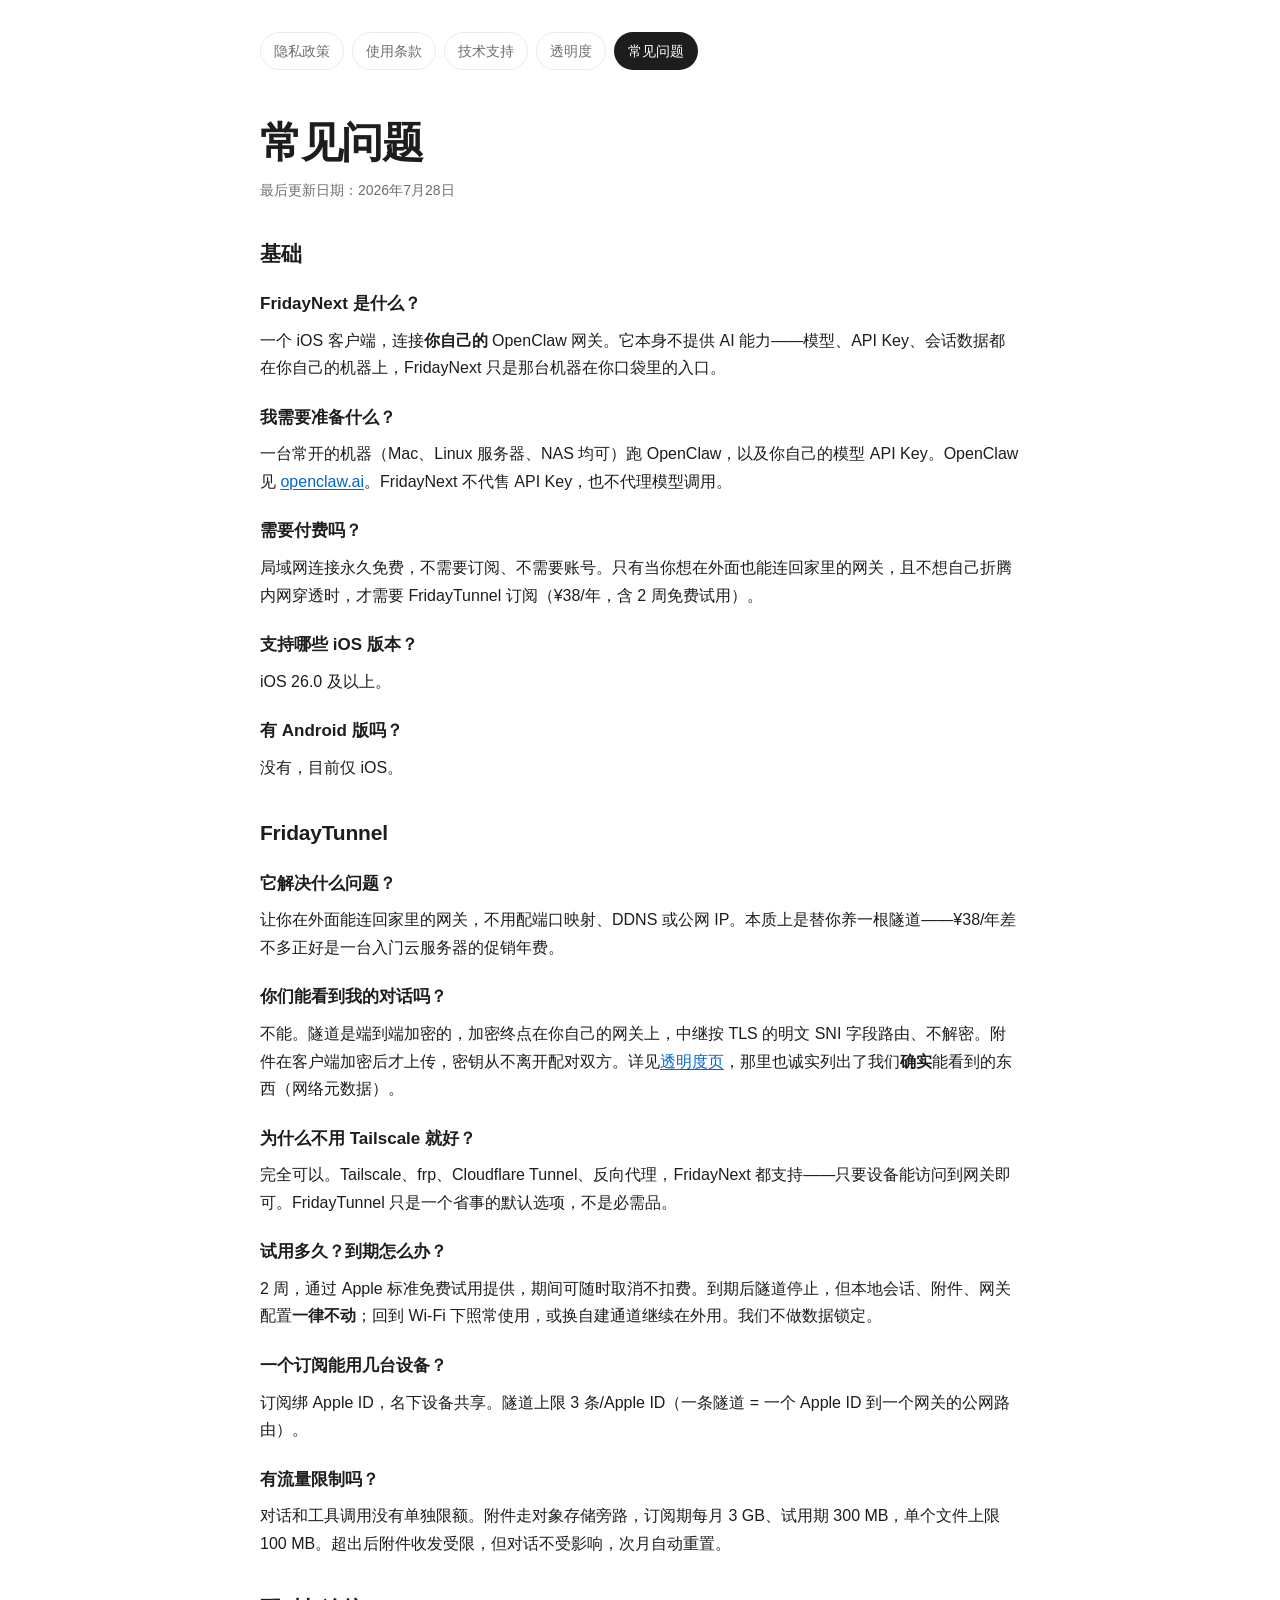
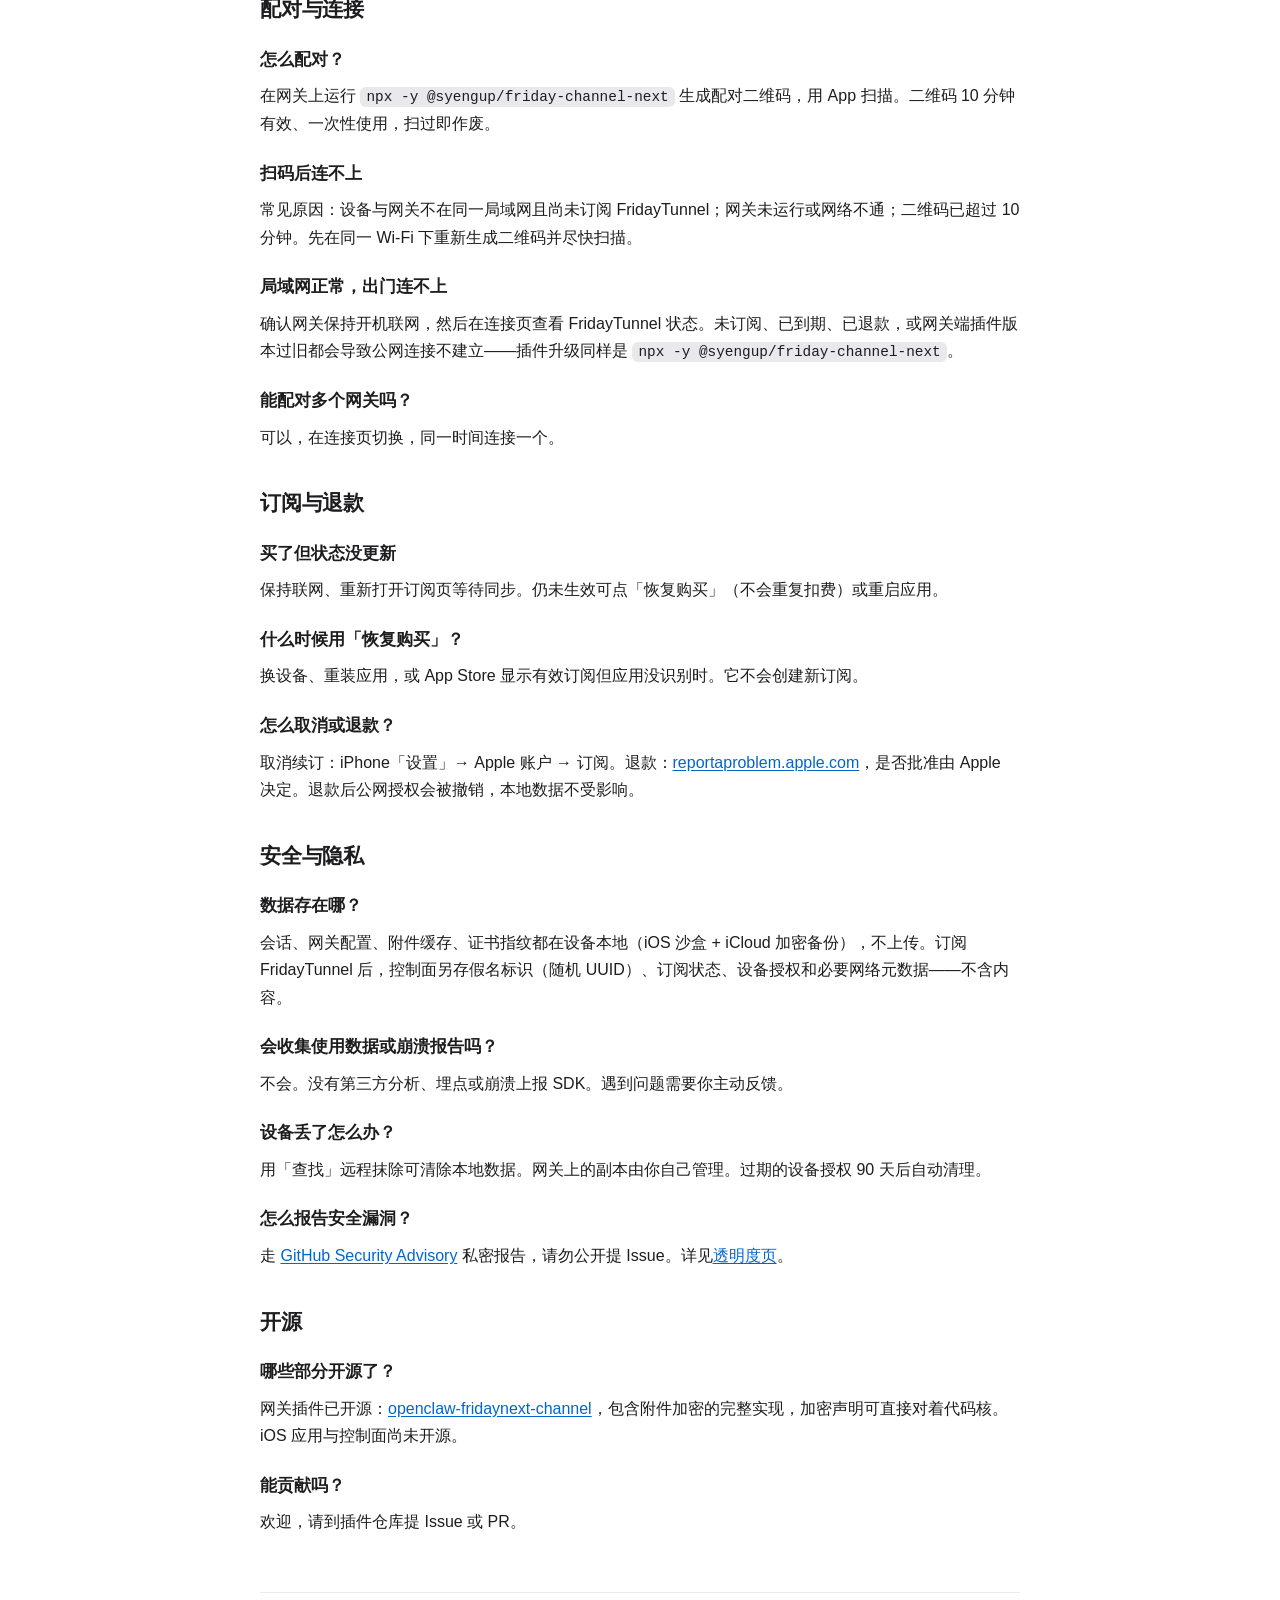
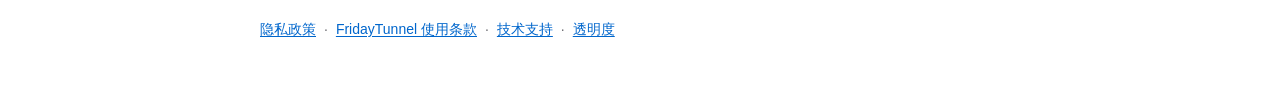
==== faq.html @ 5d15f2b3 "docs: 补透明度页 + FAQ + security.txt（P6 背书三件套） D29 定的现阶段背书三件套里，隐私政策/条款/支持三页已有，这次补齐其余：  - transparency.ht" ====
<!DOCTYPE html>
<html lang="zh-Hans">
<head>
  <meta charset="UTF-8">
  <meta name="viewport" content="width=device-width, initial-scale=1.0">
  <meta name="color-scheme" content="light dark">
  <meta name="description" content="FridayNext 与 FridayTunnel 常见问题">
  <title>FridayNext 常见问题</title>
  <link rel="stylesheet" href="./legal.css">
</head>
<body>
  <main>
    <nav aria-label="法律与支持页面">
      <a href="./">隐私政策</a>
      <a href="./terms.html">使用条款</a>
      <a href="./support.html">技术支持</a>
      <a href="./transparency.html">透明度</a>
      <a class="current" href="./faq.html">常见问题</a>
    </nav>

    <h1>常见问题</h1>
    <p class="updated">最后更新日期：2026年7月28日</p>

    <h2>基础</h2>

    <h3>FridayNext 是什么？</h3>
    <p>一个 iOS 客户端，连接<strong>你自己的</strong> OpenClaw 网关。它本身不提供 AI 能力——模型、API Key、会话数据都在你自己的机器上，FridayNext 只是那台机器在你口袋里的入口。</p>

    <h3>我需要准备什么？</h3>
    <p>一台常开的机器（Mac、Linux 服务器、NAS 均可）跑 OpenClaw，以及你自己的模型 API Key。OpenClaw 见 <a href="https://openclaw.ai">openclaw.ai</a>。FridayNext 不代售 API Key，也不代理模型调用。</p>

    <h3>需要付费吗？</h3>
    <p>局域网连接永久免费，不需要订阅、不需要账号。只有当你想在外面也能连回家里的网关，且不想自己折腾内网穿透时，才需要 FridayTunnel 订阅（¥38/年，含 2 周免费试用）。</p>

    <h3>支持哪些 iOS 版本？</h3>
    <p>iOS 26.0 及以上。</p>

    <h3>有 Android 版吗？</h3>
    <p>没有，目前仅 iOS。</p>

    <h2>FridayTunnel</h2>

    <h3>它解决什么问题？</h3>
    <p>让你在外面能连回家里的网关，不用配端口映射、DDNS 或公网 IP。本质上是替你养一根隧道——¥38/年差不多正好是一台入门云服务器的促销年费。</p>

    <h3>你们能看到我的对话吗？</h3>
    <p>不能。隧道是端到端加密的，加密终点在你自己的网关上，中继按 TLS 的明文 SNI 字段路由、不解密。附件在客户端加密后才上传，密钥从不离开配对双方。详见<a href="./transparency.html">透明度页</a>，那里也诚实列出了我们<strong>确实</strong>能看到的东西（网络元数据）。</p>

    <h3>为什么不用 Tailscale 就好？</h3>
    <p>完全可以。Tailscale、frp、Cloudflare Tunnel、反向代理，FridayNext 都支持——只要设备能访问到网关即可。FridayTunnel 只是一个省事的默认选项，不是必需品。</p>

    <h3>试用多久？到期怎么办？</h3>
    <p>2 周，通过 Apple 标准免费试用提供，期间可随时取消不扣费。到期后隧道停止，但本地会话、附件、网关配置<strong>一律不动</strong>；回到 Wi-Fi 下照常使用，或换自建通道继续在外用。我们不做数据锁定。</p>

    <h3>一个订阅能用几台设备？</h3>
    <p>订阅绑 Apple ID，名下设备共享。隧道上限 3 条/Apple ID（一条隧道 = 一个 Apple ID 到一个网关的公网路由）。</p>

    <h3>有流量限制吗？</h3>
    <p>对话和工具调用没有单独限额。附件走对象存储旁路，订阅期每月 3 GB、试用期 300 MB，单个文件上限 100 MB。超出后附件收发受限，但对话不受影响，次月自动重置。</p>

    <h2>配对与连接</h2>

    <h3>怎么配对？</h3>
    <p>在网关上运行 <code>npx -y @syengup/friday-channel-next</code> 生成配对二维码，用 App 扫描。二维码 10 分钟有效、一次性使用，扫过即作废。</p>

    <h3>扫码后连不上</h3>
    <p>常见原因：设备与网关不在同一局域网且尚未订阅 FridayTunnel；网关未运行或网络不通；二维码已超过 10 分钟。先在同一 Wi-Fi 下重新生成二维码并尽快扫描。</p>

    <h3>局域网正常，出门连不上</h3>
    <p>确认网关保持开机联网，然后在连接页查看 FridayTunnel 状态。未订阅、已到期、已退款，或网关端插件版本过旧都会导致公网连接不建立——插件升级同样是 <code>npx -y @syengup/friday-channel-next</code>。</p>

    <h3>能配对多个网关吗？</h3>
    <p>可以，在连接页切换，同一时间连接一个。</p>

    <h2>订阅与退款</h2>

    <h3>买了但状态没更新</h3>
    <p>保持联网、重新打开订阅页等待同步。仍未生效可点「恢复购买」（不会重复扣费）或重启应用。</p>

    <h3>什么时候用「恢复购买」？</h3>
    <p>换设备、重装应用，或 App Store 显示有效订阅但应用没识别时。它不会创建新订阅。</p>

    <h3>怎么取消或退款？</h3>
    <p>取消续订：iPhone「设置」→ Apple 账户 → 订阅。退款：<a href="https://reportaproblem.apple.com/">reportaproblem.apple.com</a>，是否批准由 Apple 决定。退款后公网授权会被撤销，本地数据不受影响。</p>

    <h2>安全与隐私</h2>

    <h3>数据存在哪？</h3>
    <p>会话、网关配置、附件缓存、证书指纹都在设备本地（iOS 沙盒 + iCloud 加密备份），不上传。订阅 FridayTunnel 后，控制面另存假名标识（随机 UUID）、订阅状态、设备授权和必要网络元数据——不含内容。</p>

    <h3>会收集使用数据或崩溃报告吗？</h3>
    <p>不会。没有第三方分析、埋点或崩溃上报 SDK。遇到问题需要你主动反馈。</p>

    <h3>设备丢了怎么办？</h3>
    <p>用「查找」远程抹除可清除本地数据。网关上的副本由你自己管理。过期的设备授权 90 天后自动清理。</p>

    <h3>怎么报告安全漏洞？</h3>
    <p>走 <a href="https://github.com/SyengUp/openclaw-fridaynext-channel/security/advisories">GitHub Security Advisory</a> 私密报告，请勿公开提 Issue。详见<a href="./transparency.html">透明度页</a>。</p>

    <h2>开源</h2>

    <h3>哪些部分开源了？</h3>
    <p>网关插件已开源：<a href="https://github.com/SyengUp/openclaw-fridaynext-channel">openclaw-fridaynext-channel</a>，包含附件加密的完整实现，加密声明可直接对着代码核。iOS 应用与控制面尚未开源。</p>

    <h3>能贡献吗？</h3>
    <p>欢迎，请到插件仓库提 Issue 或 PR。</p>

    <footer>
      <a href="./">隐私政策</a>
      <span>·</span>
      <a href="./terms.html">FridayTunnel 使用条款</a>
      <span>·</span>
      <a href="./support.html">技术支持</a>
      <span>·</span>
      <a href="./transparency.html">透明度</a>
    </footer>
  </main>
</body>
</html>
---- legal.css ----
:root {
  color-scheme: light dark;
  --background: #ffffff;
  --surface: #f5f5f7;
  --text: #1d1d1f;
  --secondary: #6e6e73;
  --border: rgba(0, 0, 0, 0.08);
  --link: #0066cc;
  --code: #e8e8ed;
}

* {
  box-sizing: border-box;
}

html {
  background: var(--background);
}

body {
  margin: 0;
  background: var(--background);
  color: var(--text);
  font-family: -apple-system, BlinkMacSystemFont, "SF Pro Text", "PingFang SC",
    "Helvetica Neue", sans-serif;
  font-size: 16px;
  line-height: 1.72;
  text-rendering: optimizeLegibility;
}

main {
  width: min(100% - 40px, 760px);
  margin: 0 auto;
  padding: 32px 0 56px;
}

nav {
  display: flex;
  flex-wrap: wrap;
  gap: 8px;
  margin-bottom: 48px;
}

nav a {
  border: 1px solid var(--border);
  border-radius: 999px;
  padding: 6px 13px;
  color: var(--secondary);
  font-size: 14px;
  text-decoration: none;
}

nav a.current {
  background: var(--text);
  color: var(--background);
}

h1 {
  margin: 0 0 6px;
  font-size: clamp(30px, 6vw, 42px);
  line-height: 1.18;
  letter-spacing: -0.03em;
}

h2 {
  margin: 38px 0 10px;
  font-size: 21px;
  line-height: 1.35;
  letter-spacing: -0.01em;
}

h3 {
  margin: 24px 0 6px;
  font-size: 17px;
  line-height: 1.45;
}

p {
  margin: 10px 0;
}

ul {
  margin: 10px 0;
  padding-left: 1.35em;
}

li + li {
  margin-top: 8px;
}

a {
  color: var(--link);
  text-underline-offset: 0.15em;
}

.updated,
.note {
  color: var(--secondary);
  font-size: 14px;
}

.updated {
  margin-bottom: 32px;
}

.summary,
.card {
  margin: 28px 0;
  border: 1px solid var(--border);
  border-radius: 20px;
  background: var(--surface);
  padding: 20px 22px;
}

.summary p,
.card p:last-child {
  margin-bottom: 0;
}

.card h2 {
  margin-top: 0;
}

code {
  border-radius: 6px;
  background: var(--code);
  padding: 2px 6px;
  font-family: ui-monospace, "SFMono-Regular", Menlo, monospace;
  font-size: 0.9em;
  overflow-wrap: anywhere;
}

footer {
  display: flex;
  flex-wrap: wrap;
  gap: 8px;
  margin-top: 56px;
  border-top: 1px solid var(--border);
  padding-top: 24px;
  color: var(--secondary);
  font-size: 14px;
}

@media (prefers-color-scheme: dark) {
  :root {
    --background: #111113;
    --surface: #1c1c1e;
    --text: #f5f5f7;
    --secondary: #a1a1a6;
    --border: rgba(255, 255, 255, 0.12);
    --link: #64a8ff;
    --code: #2c2c2e;
  }
}

@media (max-width: 480px) {
  main {
    width: min(100% - 32px, 760px);
    padding-top: 24px;
  }

  nav {
    margin-bottom: 36px;
  }

  .summary,
  .card {
    border-radius: 16px;
    padding: 18px;
  }
}
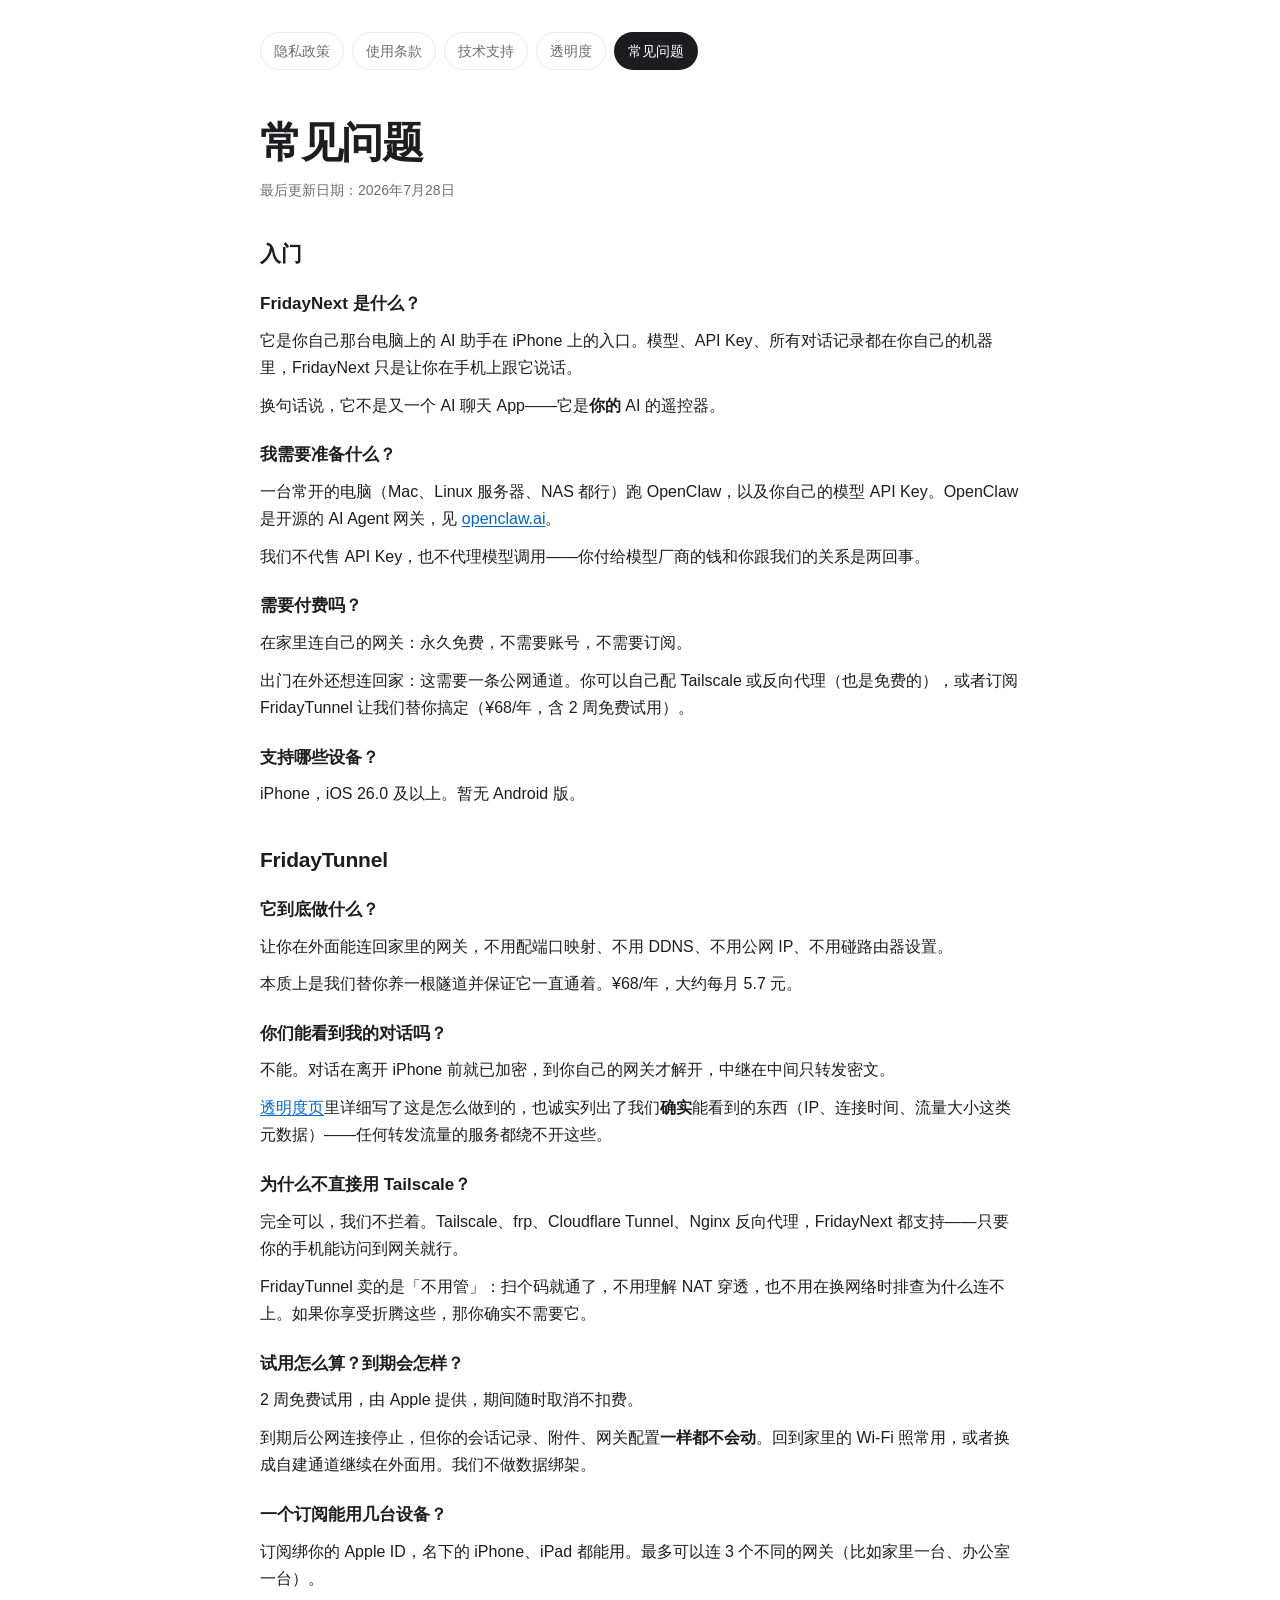
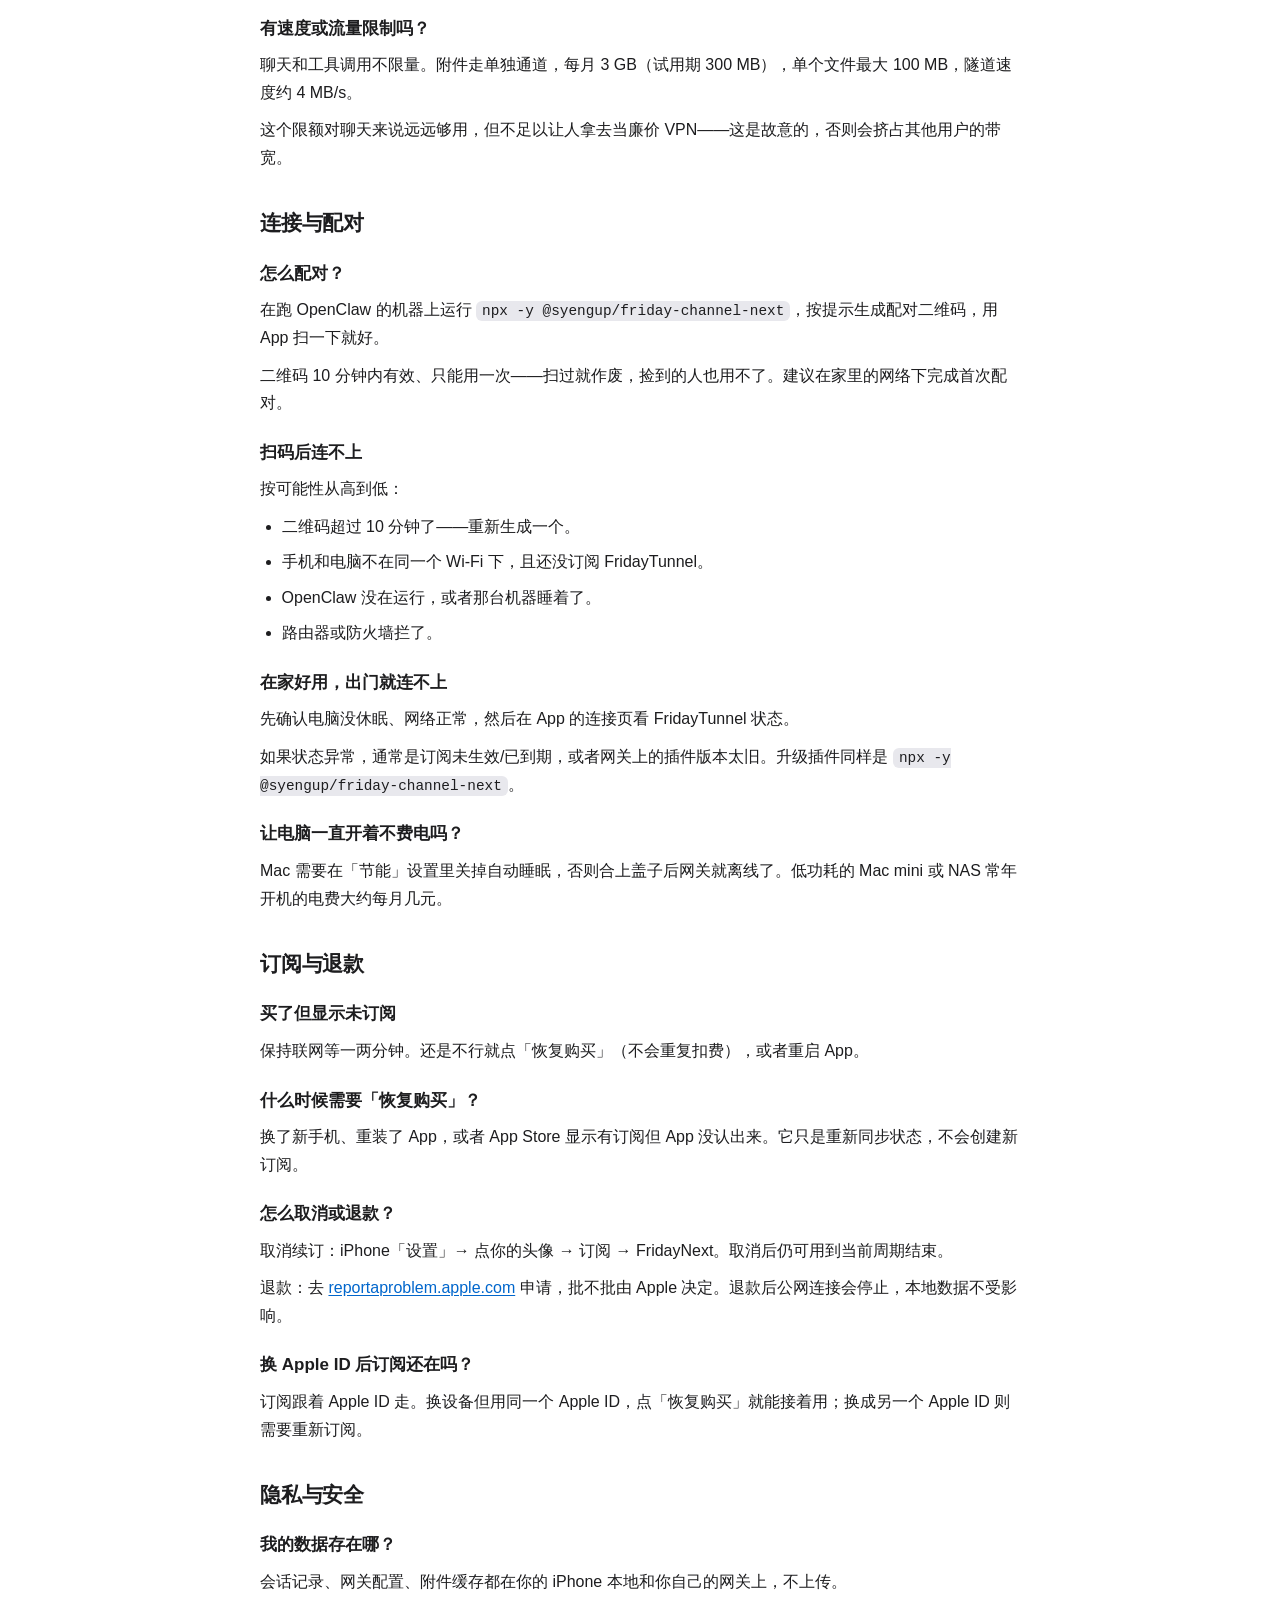
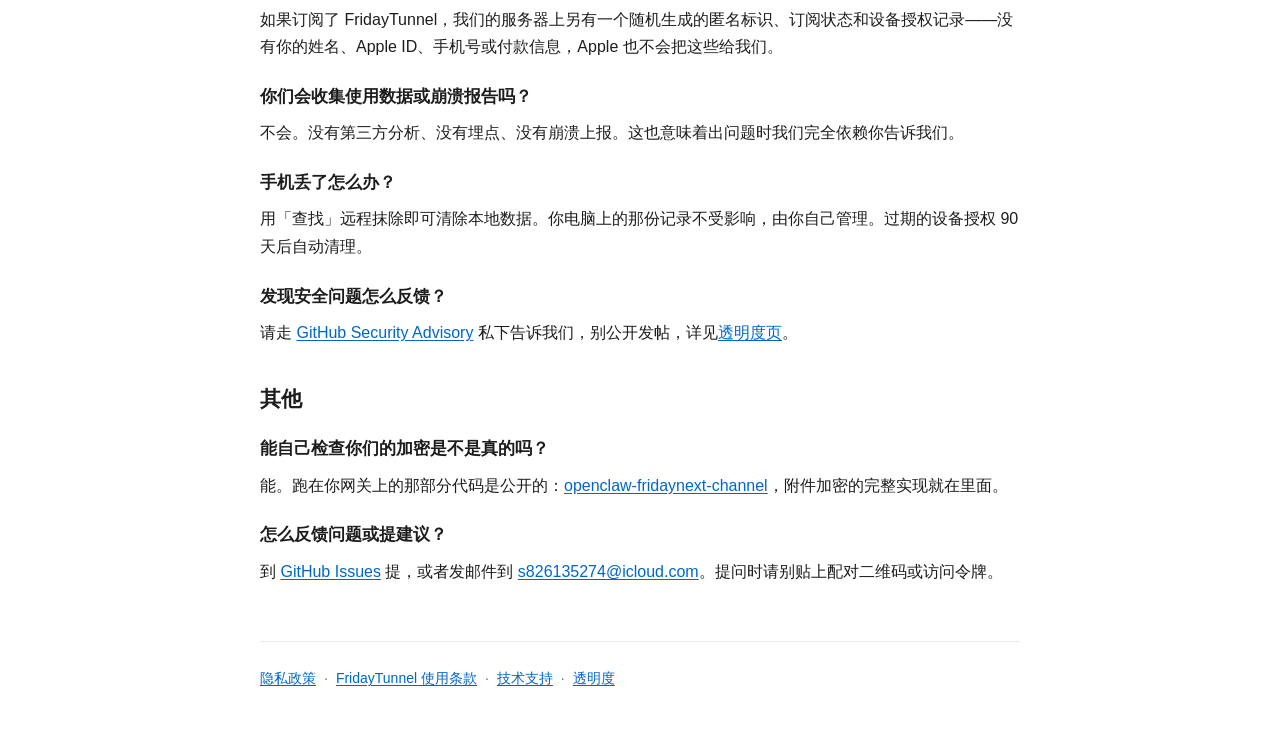
==== commit 3c4ddda6: "docs: 四页改写成面向用户的说明，定价订正为 ¥68/年 原透明度页和 FAQ 读起来像开发记录——满篇 TOFU、SNI、FNEA 信封、 D29 背书路线这类内部词汇，用户根本不关心也看不懂。" ====
--- a/faq.html
+++ b/faq.html
@@ -21,89 +21,107 @@
     <h1>常见问题</h1>
     <p class="updated">最后更新日期：2026年7月28日</p>
 
-    <h2>基础</h2>
+    <h2>入门</h2>
 
     <h3>FridayNext 是什么？</h3>
-    <p>一个 iOS 客户端，连接<strong>你自己的</strong> OpenClaw 网关。它本身不提供 AI 能力——模型、API Key、会话数据都在你自己的机器上，FridayNext 只是那台机器在你口袋里的入口。</p>
+    <p>它是你自己那台电脑上的 AI 助手在 iPhone 上的入口。模型、API Key、所有对话记录都在你自己的机器里，FridayNext 只是让你在手机上跟它说话。</p>
+    <p>换句话说，它不是又一个 AI 聊天 App——它是<strong>你的</strong> AI 的遥控器。</p>
 
     <h3>我需要准备什么？</h3>
-    <p>一台常开的机器（Mac、Linux 服务器、NAS 均可）跑 OpenClaw，以及你自己的模型 API Key。OpenClaw 见 <a href="https://openclaw.ai">openclaw.ai</a>。FridayNext 不代售 API Key，也不代理模型调用。</p>
+    <p>一台常开的电脑（Mac、Linux 服务器、NAS 都行）跑 OpenClaw，以及你自己的模型 API Key。OpenClaw 是开源的 AI Agent 网关，见 <a href="https://openclaw.ai">openclaw.ai</a>。</p>
+    <p>我们不代售 API Key，也不代理模型调用——你付给模型厂商的钱和你跟我们的关系是两回事。</p>
 
     <h3>需要付费吗？</h3>
-    <p>局域网连接永久免费，不需要订阅、不需要账号。只有当你想在外面也能连回家里的网关，且不想自己折腾内网穿透时，才需要 FridayTunnel 订阅（¥38/年，含 2 周免费试用）。</p>
+    <p>在家里连自己的网关：永久免费，不需要账号，不需要订阅。</p>
+    <p>出门在外还想连回家：这需要一条公网通道。你可以自己配 Tailscale 或反向代理（也是免费的），或者订阅 FridayTunnel 让我们替你搞定（¥68/年，含 2 周免费试用）。</p>
 
-    <h3>支持哪些 iOS 版本？</h3>
-    <p>iOS 26.0 及以上。</p>
-
-    <h3>有 Android 版吗？</h3>
-    <p>没有，目前仅 iOS。</p>
+    <h3>支持哪些设备？</h3>
+    <p>iPhone，iOS 26.0 及以上。暂无 Android 版。</p>
 
     <h2>FridayTunnel</h2>
 
-    <h3>它解决什么问题？</h3>
-    <p>让你在外面能连回家里的网关，不用配端口映射、DDNS 或公网 IP。本质上是替你养一根隧道——¥38/年差不多正好是一台入门云服务器的促销年费。</p>
+    <h3>它到底做什么？</h3>
+    <p>让你在外面能连回家里的网关，不用配端口映射、不用 DDNS、不用公网 IP、不用碰路由器设置。</p>
+    <p>本质上是我们替你养一根隧道并保证它一直通着。¥68/年，大约每月 5.7 元。</p>
 
     <h3>你们能看到我的对话吗？</h3>
-    <p>不能。隧道是端到端加密的，加密终点在你自己的网关上，中继按 TLS 的明文 SNI 字段路由、不解密。附件在客户端加密后才上传，密钥从不离开配对双方。详见<a href="./transparency.html">透明度页</a>，那里也诚实列出了我们<strong>确实</strong>能看到的东西（网络元数据）。</p>
+    <p>不能。对话在离开 iPhone 前就已加密，到你自己的网关才解开，中继在中间只转发密文。</p>
+    <p><a href="./transparency.html">透明度页</a>里详细写了这是怎么做到的，也诚实列出了我们<strong>确实</strong>能看到的东西（IP、连接时间、流量大小这类元数据）——任何转发流量的服务都绕不开这些。</p>
 
-    <h3>为什么不用 Tailscale 就好？</h3>
-    <p>完全可以。Tailscale、frp、Cloudflare Tunnel、反向代理，FridayNext 都支持——只要设备能访问到网关即可。FridayTunnel 只是一个省事的默认选项，不是必需品。</p>
+    <h3>为什么不直接用 Tailscale？</h3>
+    <p>完全可以，我们不拦着。Tailscale、frp、Cloudflare Tunnel、Nginx 反向代理，FridayNext 都支持——只要你的手机能访问到网关就行。</p>
+    <p>FridayTunnel 卖的是「不用管」：扫个码就通了，不用理解 NAT 穿透，也不用在换网络时排查为什么连不上。如果你享受折腾这些，那你确实不需要它。</p>
 
-    <h3>试用多久？到期怎么办？</h3>
-    <p>2 周，通过 Apple 标准免费试用提供，期间可随时取消不扣费。到期后隧道停止，但本地会话、附件、网关配置<strong>一律不动</strong>；回到 Wi-Fi 下照常使用，或换自建通道继续在外用。我们不做数据锁定。</p>
+    <h3>试用怎么算？到期会怎样？</h3>
+    <p>2 周免费试用，由 Apple 提供，期间随时取消不扣费。</p>
+    <p>到期后公网连接停止，但你的会话记录、附件、网关配置<strong>一样都不会动</strong>。回到家里的 Wi-Fi 照常用，或者换成自建通道继续在外面用。我们不做数据绑架。</p>
 
     <h3>一个订阅能用几台设备？</h3>
-    <p>订阅绑 Apple ID，名下设备共享。隧道上限 3 条/Apple ID（一条隧道 = 一个 Apple ID 到一个网关的公网路由）。</p>
+    <p>订阅绑你的 Apple ID，名下的 iPhone、iPad 都能用。最多可以连 3 个不同的网关（比如家里一台、办公室一台）。</p>
 
-    <h3>有流量限制吗？</h3>
-    <p>对话和工具调用没有单独限额。附件走对象存储旁路，订阅期每月 3 GB、试用期 300 MB，单个文件上限 100 MB。超出后附件收发受限，但对话不受影响，次月自动重置。</p>
+    <h3>有速度或流量限制吗？</h3>
+    <p>聊天和工具调用不限量。附件走单独通道，每月 3 GB（试用期 300 MB），单个文件最大 100 MB，隧道速度约 4 MB/s。</p>
+    <p>这个限额对聊天来说远远够用，但不足以让人拿去当廉价 VPN——这是故意的，否则会挤占其他用户的带宽。</p>
 
-    <h2>配对与连接</h2>
+    <h2>连接与配对</h2>
 
     <h3>怎么配对？</h3>
-    <p>在网关上运行 <code>npx -y @syengup/friday-channel-next</code> 生成配对二维码，用 App 扫描。二维码 10 分钟有效、一次性使用，扫过即作废。</p>
+    <p>在跑 OpenClaw 的机器上运行 <code>npx -y @syengup/friday-channel-next</code>，按提示生成配对二维码，用 App 扫一下就好。</p>
+    <p>二维码 10 分钟内有效、只能用一次——扫过就作废，捡到的人也用不了。建议在家里的网络下完成首次配对。</p>
 
     <h3>扫码后连不上</h3>
-    <p>常见原因：设备与网关不在同一局域网且尚未订阅 FridayTunnel；网关未运行或网络不通；二维码已超过 10 分钟。先在同一 Wi-Fi 下重新生成二维码并尽快扫描。</p>
+    <p>按可能性从高到低：</p>
+    <ul>
+      <li>二维码超过 10 分钟了——重新生成一个。</li>
+      <li>手机和电脑不在同一个 Wi-Fi 下，且还没订阅 FridayTunnel。</li>
+      <li>OpenClaw 没在运行，或者那台机器睡着了。</li>
+      <li>路由器或防火墙拦了。</li>
+    </ul>
 
-    <h3>局域网正常，出门连不上</h3>
-    <p>确认网关保持开机联网，然后在连接页查看 FridayTunnel 状态。未订阅、已到期、已退款，或网关端插件版本过旧都会导致公网连接不建立——插件升级同样是 <code>npx -y @syengup/friday-channel-next</code>。</p>
+    <h3>在家好用，出门就连不上</h3>
+    <p>先确认电脑没休眠、网络正常，然后在 App 的连接页看 FridayTunnel 状态。</p>
+    <p>如果状态异常，通常是订阅未生效/已到期，或者网关上的插件版本太旧。升级插件同样是 <code>npx -y @syengup/friday-channel-next</code>。</p>
 
-    <h3>能配对多个网关吗？</h3>
-    <p>可以，在连接页切换，同一时间连接一个。</p>
+    <h3>让电脑一直开着不费电吗？</h3>
+    <p>Mac 需要在「节能」设置里关掉自动睡眠，否则合上盖子后网关就离线了。低功耗的 Mac mini 或 NAS 常年开机的电费大约每月几元。</p>
 
     <h2>订阅与退款</h2>
 
-    <h3>买了但状态没更新</h3>
-    <p>保持联网、重新打开订阅页等待同步。仍未生效可点「恢复购买」（不会重复扣费）或重启应用。</p>
+    <h3>买了但显示未订阅</h3>
+    <p>保持联网等一两分钟。还是不行就点「恢复购买」（不会重复扣费），或者重启 App。</p>
 
-    <h3>什么时候用「恢复购买」？</h3>
-    <p>换设备、重装应用，或 App Store 显示有效订阅但应用没识别时。它不会创建新订阅。</p>
+    <h3>什么时候需要「恢复购买」？</h3>
+    <p>换了新手机、重装了 App，或者 App Store 显示有订阅但 App 没认出来。它只是重新同步状态，不会创建新订阅。</p>
 
     <h3>怎么取消或退款？</h3>
-    <p>取消续订：iPhone「设置」→ Apple 账户 → 订阅。退款：<a href="https://reportaproblem.apple.com/">reportaproblem.apple.com</a>，是否批准由 Apple 决定。退款后公网授权会被撤销，本地数据不受影响。</p>
+    <p>取消续订：iPhone「设置」→ 点你的头像 → 订阅 → FridayNext。取消后仍可用到当前周期结束。</p>
+    <p>退款：去 <a href="https://reportaproblem.apple.com/">reportaproblem.apple.com</a> 申请，批不批由 Apple 决定。退款后公网连接会停止，本地数据不受影响。</p>
 
-    <h2>安全与隐私</h2>
+    <h3>换 Apple ID 后订阅还在吗？</h3>
+    <p>订阅跟着 Apple ID 走。换设备但用同一个 Apple ID，点「恢复购买」就能接着用；换成另一个 Apple ID 则需要重新订阅。</p>
 
-    <h3>数据存在哪？</h3>
-    <p>会话、网关配置、附件缓存、证书指纹都在设备本地（iOS 沙盒 + iCloud 加密备份），不上传。订阅 FridayTunnel 后，控制面另存假名标识（随机 UUID）、订阅状态、设备授权和必要网络元数据——不含内容。</p>
+    <h2>隐私与安全</h2>
 
-    <h3>会收集使用数据或崩溃报告吗？</h3>
-    <p>不会。没有第三方分析、埋点或崩溃上报 SDK。遇到问题需要你主动反馈。</p>
+    <h3>我的数据存在哪？</h3>
+    <p>会话记录、网关配置、附件缓存都在你的 iPhone 本地和你自己的网关上，不上传。</p>
+    <p>如果订阅了 FridayTunnel，我们的服务器上另有一个随机生成的匿名标识、订阅状态和设备授权记录——没有你的姓名、Apple ID、手机号或付款信息，Apple 也不会把这些给我们。</p>
 
-    <h3>设备丢了怎么办？</h3>
-    <p>用「查找」远程抹除可清除本地数据。网关上的副本由你自己管理。过期的设备授权 90 天后自动清理。</p>
+    <h3>你们会收集使用数据或崩溃报告吗？</h3>
+    <p>不会。没有第三方分析、没有埋点、没有崩溃上报。这也意味着出问题时我们完全依赖你告诉我们。</p>
 
-    <h3>怎么报告安全漏洞？</h3>
-    <p>走 <a href="https://github.com/SyengUp/openclaw-fridaynext-channel/security/advisories">GitHub Security Advisory</a> 私密报告，请勿公开提 Issue。详见<a href="./transparency.html">透明度页</a>。</p>
+    <h3>手机丢了怎么办？</h3>
+    <p>用「查找」远程抹除即可清除本地数据。你电脑上的那份记录不受影响，由你自己管理。过期的设备授权 90 天后自动清理。</p>
 
-    <h2>开源</h2>
+    <h3>发现安全问题怎么反馈？</h3>
+    <p>请走 <a href="https://github.com/SyengUp/openclaw-fridaynext-channel/security/advisories">GitHub Security Advisory</a> 私下告诉我们，别公开发帖，详见<a href="./transparency.html">透明度页</a>。</p>
 
-    <h3>哪些部分开源了？</h3>
-    <p>网关插件已开源：<a href="https://github.com/SyengUp/openclaw-fridaynext-channel">openclaw-fridaynext-channel</a>，包含附件加密的完整实现，加密声明可直接对着代码核。iOS 应用与控制面尚未开源。</p>
+    <h2>其他</h2>
 
-    <h3>能贡献吗？</h3>
-    <p>欢迎，请到插件仓库提 Issue 或 PR。</p>
+    <h3>能自己检查你们的加密是不是真的吗？</h3>
+    <p>能。跑在你网关上的那部分代码是公开的：<a href="https://github.com/SyengUp/openclaw-fridaynext-channel">openclaw-fridaynext-channel</a>，附件加密的完整实现就在里面。</p>
+
+    <h3>怎么反馈问题或提建议？</h3>
+    <p>到 <a href="https://github.com/SyengUp/openclaw-fridaynext-channel/issues">GitHub Issues</a> 提，或者发邮件到 <a href="mailto:s826135274@icloud.com">s826135274@icloud.com</a>。提问时请别贴上配对二维码或访问令牌。</p>
 
     <footer>
       <a href="./">隐私政策</a>
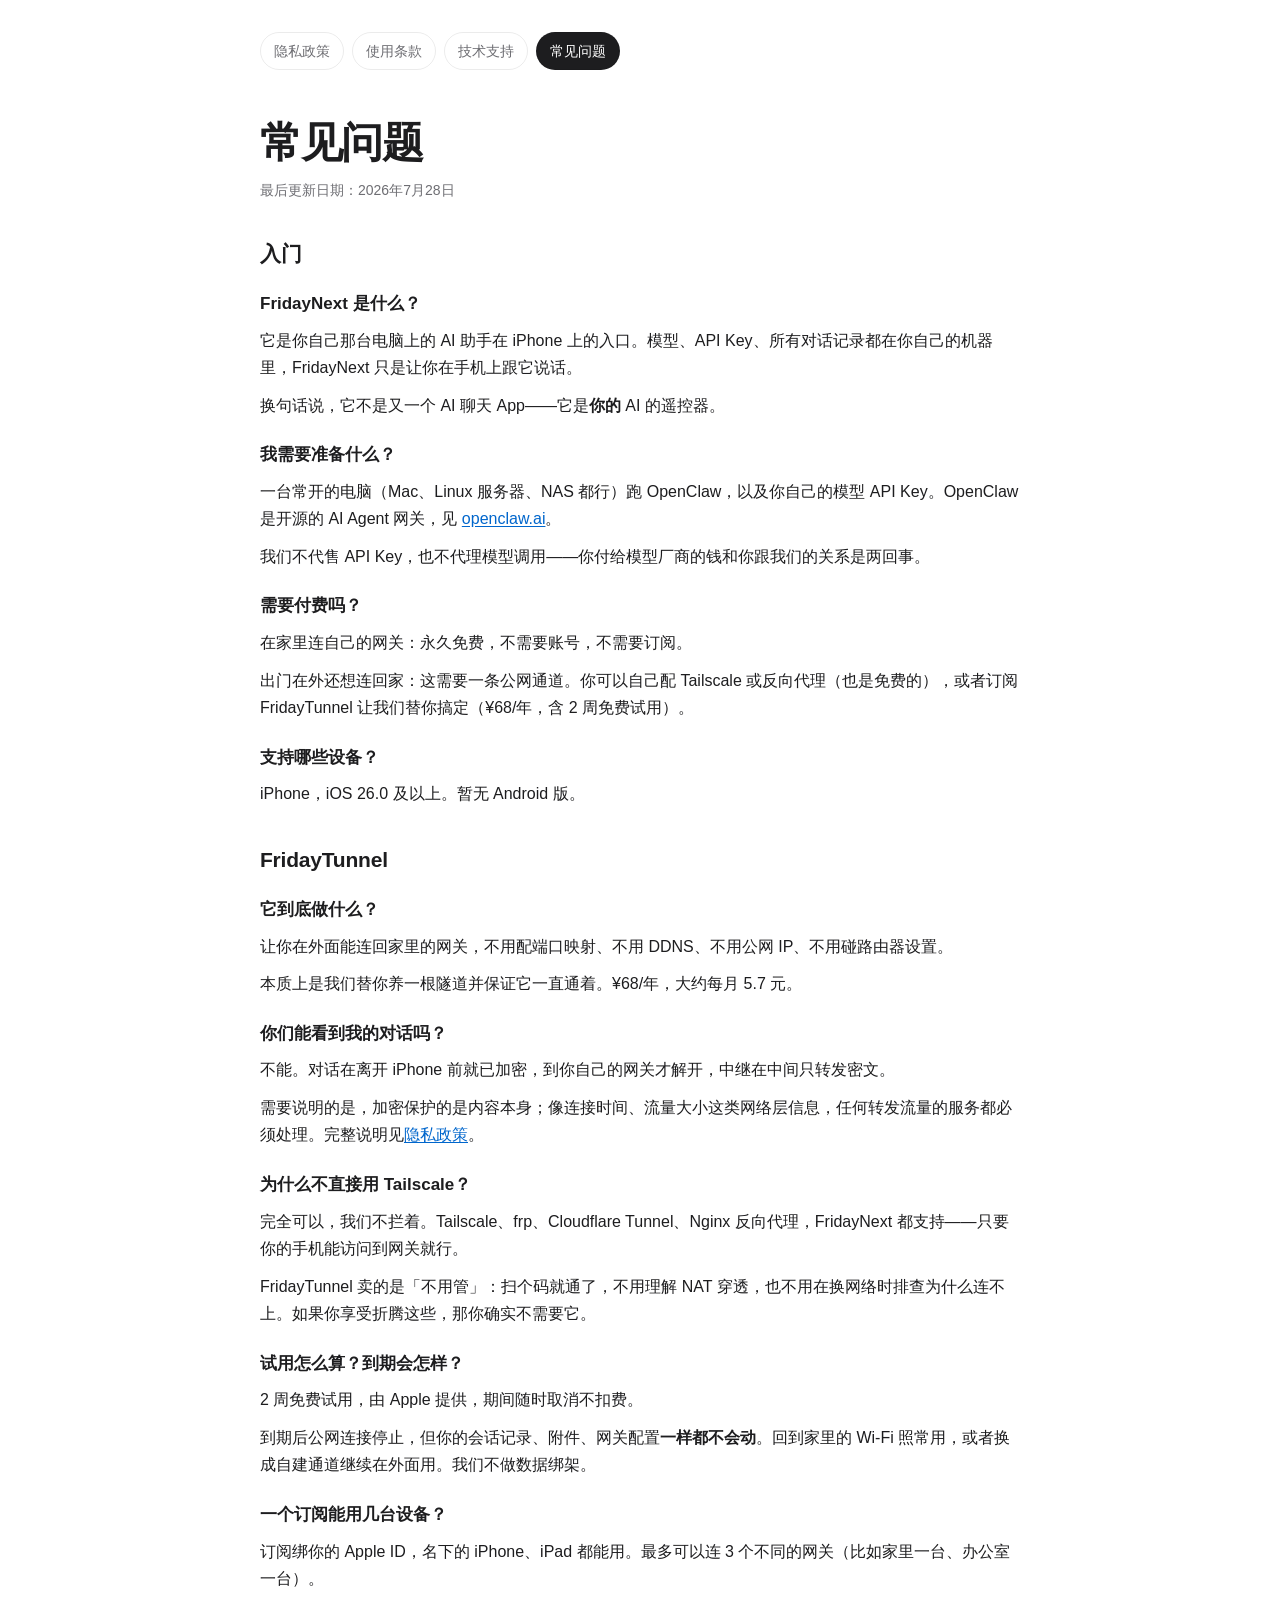
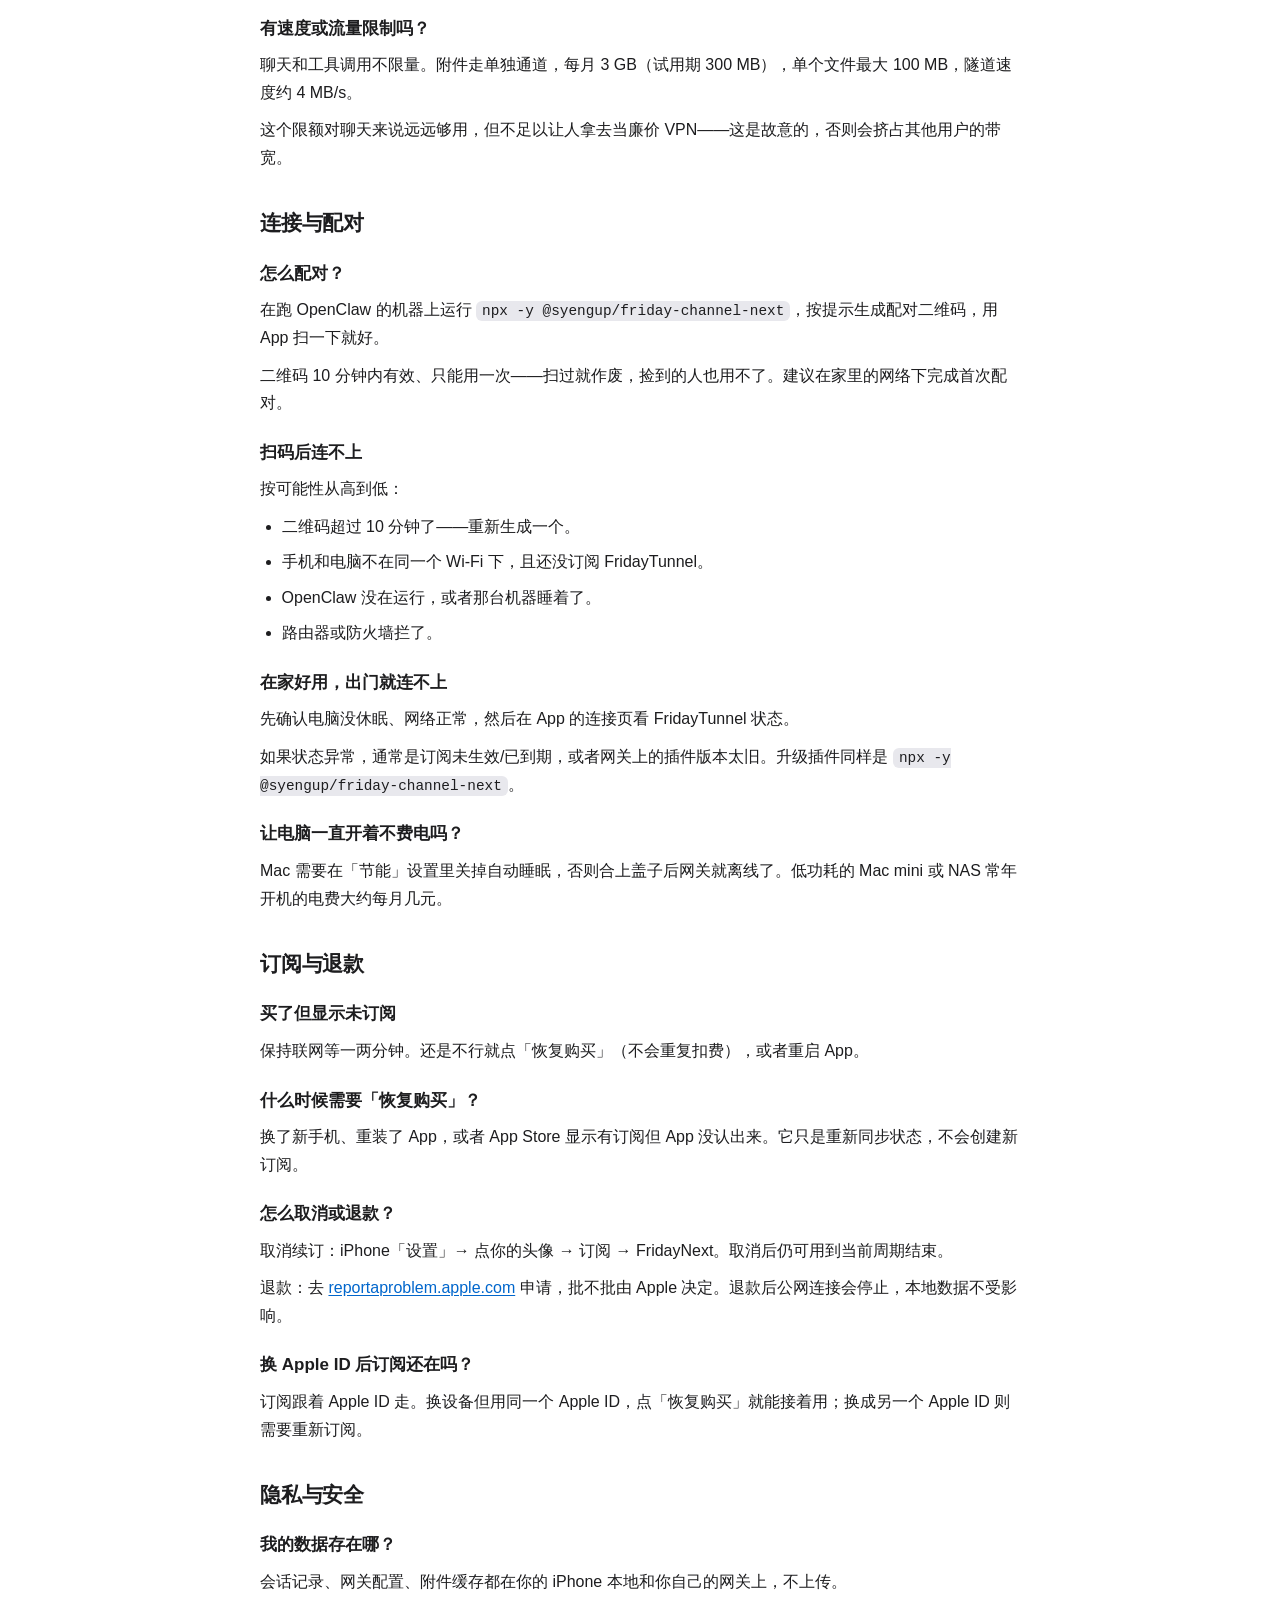
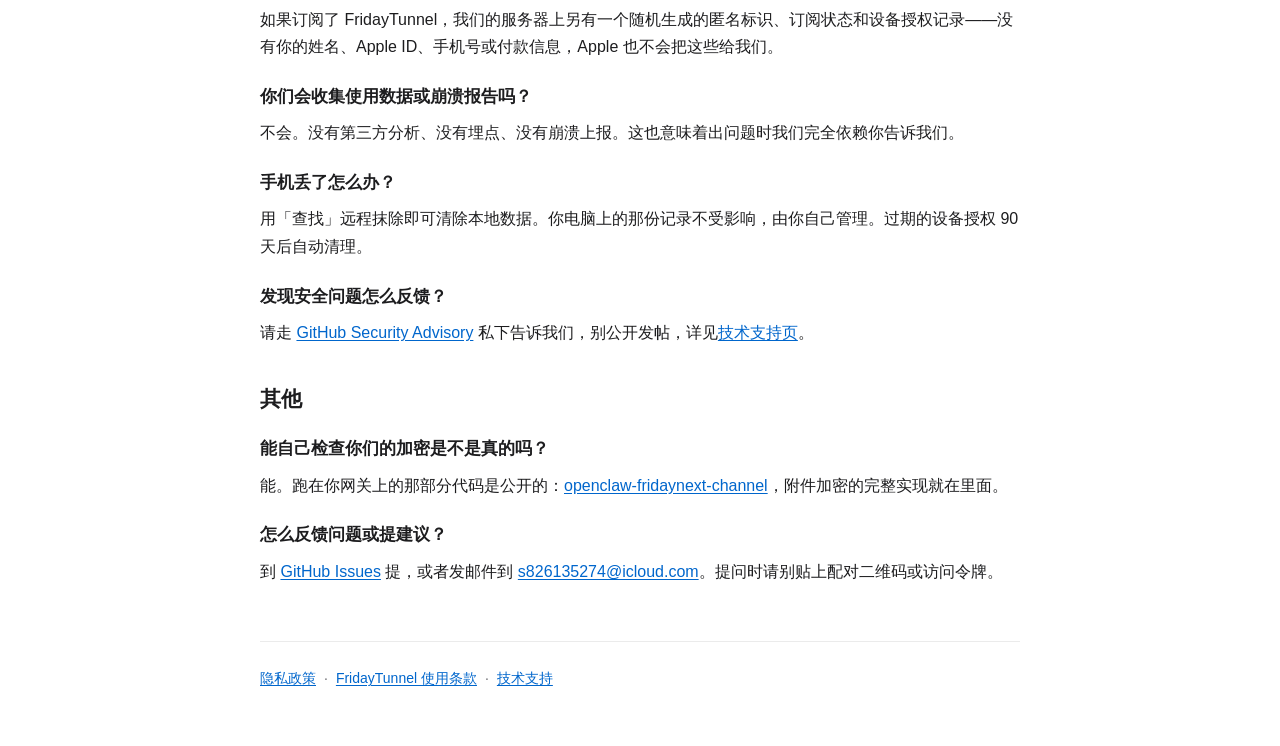
==== commit 37519d0c: "docs: 删除透明度页 页面把威胁模型、残余风险和限额阈值一次性摊开，对普通用户价值有限， 却给有心人省了侦察工夫——比如「首次配对是唯一信任窗口」「运营方是 个人、没有值班团队」这类，写出来是坦诚" ====
--- a/faq.html
+++ b/faq.html
@@ -14,7 +14,6 @@
       <a href="./">隐私政策</a>
       <a href="./terms.html">使用条款</a>
       <a href="./support.html">技术支持</a>
-      <a href="./transparency.html">透明度</a>
       <a class="current" href="./faq.html">常见问题</a>
     </nav>
 
@@ -46,7 +45,7 @@
 
     <h3>你们能看到我的对话吗？</h3>
     <p>不能。对话在离开 iPhone 前就已加密，到你自己的网关才解开，中继在中间只转发密文。</p>
-    <p><a href="./transparency.html">透明度页</a>里详细写了这是怎么做到的，也诚实列出了我们<strong>确实</strong>能看到的东西（IP、连接时间、流量大小这类元数据）——任何转发流量的服务都绕不开这些。</p>
+    <p>需要说明的是，加密保护的是内容本身；像连接时间、流量大小这类网络层信息，任何转发流量的服务都必须处理。完整说明见<a href="./">隐私政策</a>。</p>
 
     <h3>为什么不直接用 Tailscale？</h3>
     <p>完全可以，我们不拦着。Tailscale、frp、Cloudflare Tunnel、Nginx 反向代理，FridayNext 都支持——只要你的手机能访问到网关就行。</p>
@@ -113,7 +112,7 @@
     <p>用「查找」远程抹除即可清除本地数据。你电脑上的那份记录不受影响，由你自己管理。过期的设备授权 90 天后自动清理。</p>
 
     <h3>发现安全问题怎么反馈？</h3>
-    <p>请走 <a href="https://github.com/SyengUp/openclaw-fridaynext-channel/security/advisories">GitHub Security Advisory</a> 私下告诉我们，别公开发帖，详见<a href="./transparency.html">透明度页</a>。</p>
+    <p>请走 <a href="https://github.com/SyengUp/openclaw-fridaynext-channel/security/advisories">GitHub Security Advisory</a> 私下告诉我们，别公开发帖，详见<a href="./support.html#security">技术支持页</a>。</p>
 
     <h2>其他</h2>
 
@@ -129,8 +128,6 @@
       <a href="./terms.html">FridayTunnel 使用条款</a>
       <span>·</span>
       <a href="./support.html">技术支持</a>
-      <span>·</span>
-      <a href="./transparency.html">透明度</a>
     </footer>
   </main>
 </body>
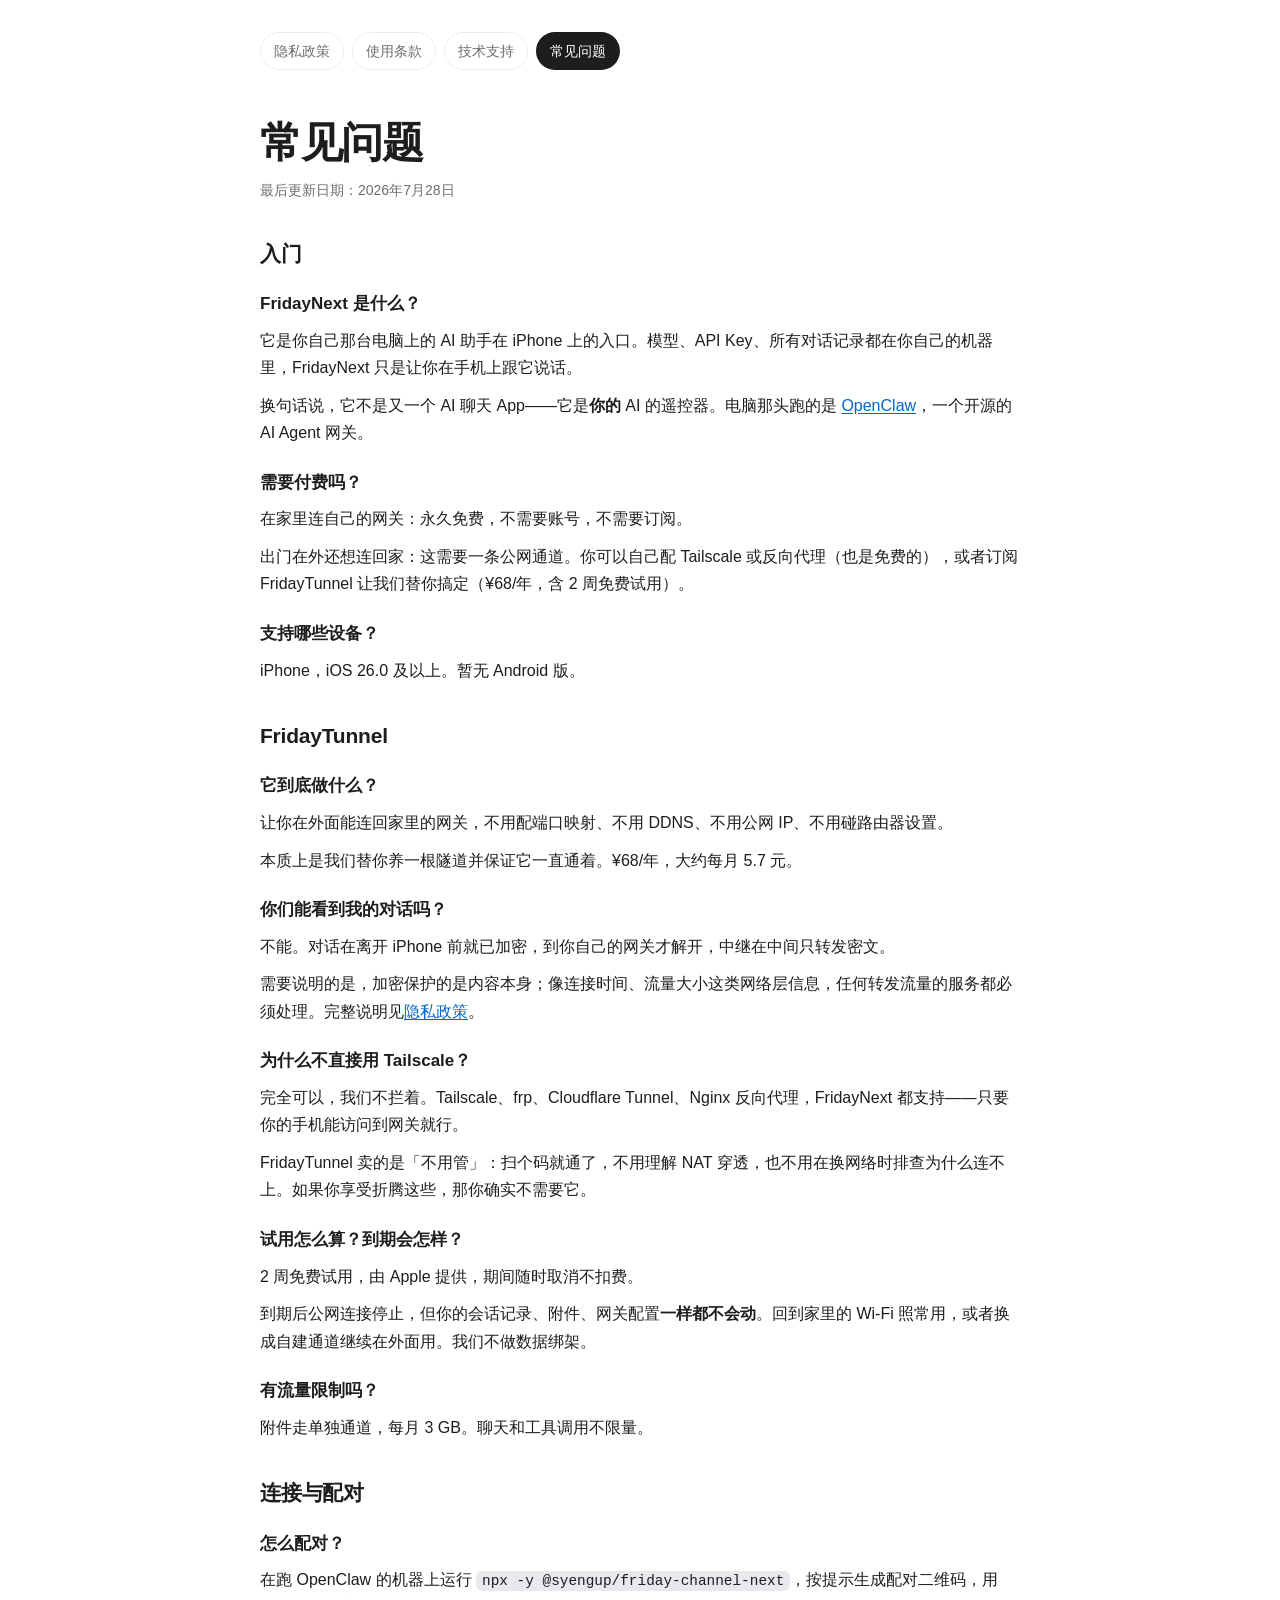
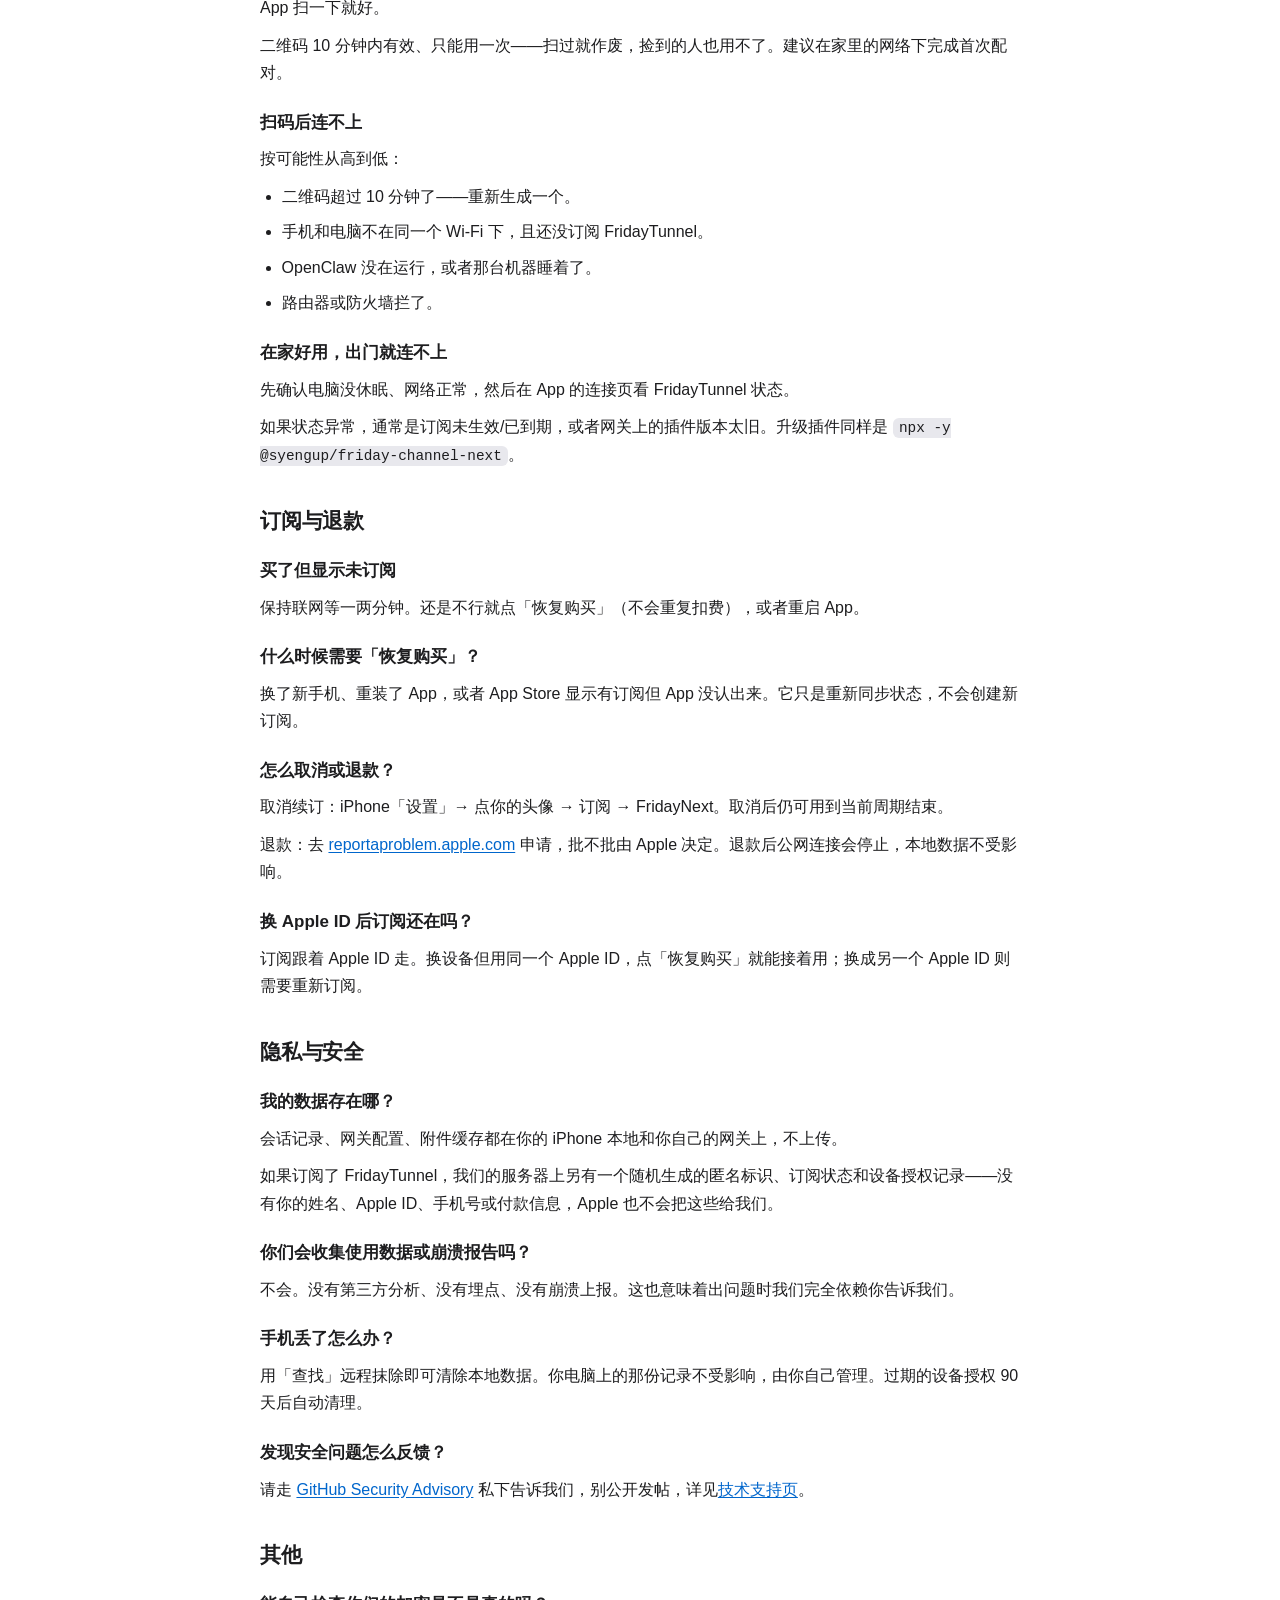
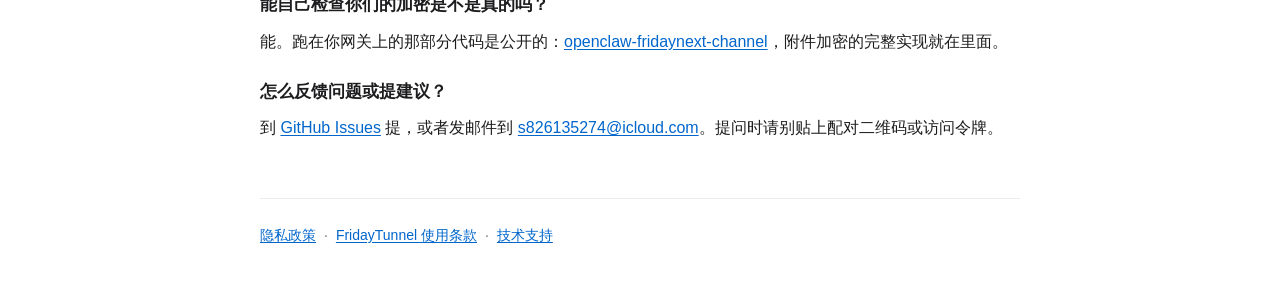
==== commit b336806e: "docs: FAQ 精简四问；条款按单网关口径订正 FAQ 删三问、改一问： - 「我需要准备什么」删。OpenClaw 那个链接是全站唯一入口，删了新读者   就不知道电脑那头跑的是什么，所以并到「" ====
--- a/faq.html
+++ b/faq.html
@@ -24,11 +24,7 @@
 
     <h3>FridayNext 是什么？</h3>
     <p>它是你自己那台电脑上的 AI 助手在 iPhone 上的入口。模型、API Key、所有对话记录都在你自己的机器里，FridayNext 只是让你在手机上跟它说话。</p>
-    <p>换句话说，它不是又一个 AI 聊天 App——它是<strong>你的</strong> AI 的遥控器。</p>
-
-    <h3>我需要准备什么？</h3>
-    <p>一台常开的电脑（Mac、Linux 服务器、NAS 都行）跑 OpenClaw，以及你自己的模型 API Key。OpenClaw 是开源的 AI Agent 网关，见 <a href="https://openclaw.ai">openclaw.ai</a>。</p>
-    <p>我们不代售 API Key，也不代理模型调用——你付给模型厂商的钱和你跟我们的关系是两回事。</p>
+    <p>换句话说，它不是又一个 AI 聊天 App——它是<strong>你的</strong> AI 的遥控器。电脑那头跑的是 <a href="https://openclaw.ai">OpenClaw</a>，一个开源的 AI Agent 网关。</p>
 
     <h3>需要付费吗？</h3>
     <p>在家里连自己的网关：永久免费，不需要账号，不需要订阅。</p>
@@ -55,12 +51,8 @@
     <p>2 周免费试用，由 Apple 提供，期间随时取消不扣费。</p>
     <p>到期后公网连接停止，但你的会话记录、附件、网关配置<strong>一样都不会动</strong>。回到家里的 Wi-Fi 照常用，或者换成自建通道继续在外面用。我们不做数据绑架。</p>
 
-    <h3>一个订阅能用几台设备？</h3>
-    <p>订阅绑你的 Apple ID，名下的 iPhone、iPad 都能用。最多可以连 3 个不同的网关（比如家里一台、办公室一台）。</p>
-
-    <h3>有速度或流量限制吗？</h3>
-    <p>聊天和工具调用不限量。附件走单独通道，每月 3 GB（试用期 300 MB），单个文件最大 100 MB，隧道速度约 4 MB/s。</p>
-    <p>这个限额对聊天来说远远够用，但不足以让人拿去当廉价 VPN——这是故意的，否则会挤占其他用户的带宽。</p>
+    <h3>有流量限制吗？</h3>
+    <p>附件走单独通道，每月 3 GB。聊天和工具调用不限量。</p>
 
     <h2>连接与配对</h2>
 
@@ -80,9 +72,6 @@
     <h3>在家好用，出门就连不上</h3>
     <p>先确认电脑没休眠、网络正常，然后在 App 的连接页看 FridayTunnel 状态。</p>
     <p>如果状态异常，通常是订阅未生效/已到期，或者网关上的插件版本太旧。升级插件同样是 <code>npx -y @syengup/friday-channel-next</code>。</p>
-
-    <h3>让电脑一直开着不费电吗？</h3>
-    <p>Mac 需要在「节能」设置里关掉自动睡眠，否则合上盖子后网关就离线了。低功耗的 Mac mini 或 NAS 常年开机的电费大约每月几元。</p>
 
     <h2>订阅与退款</h2>
 
